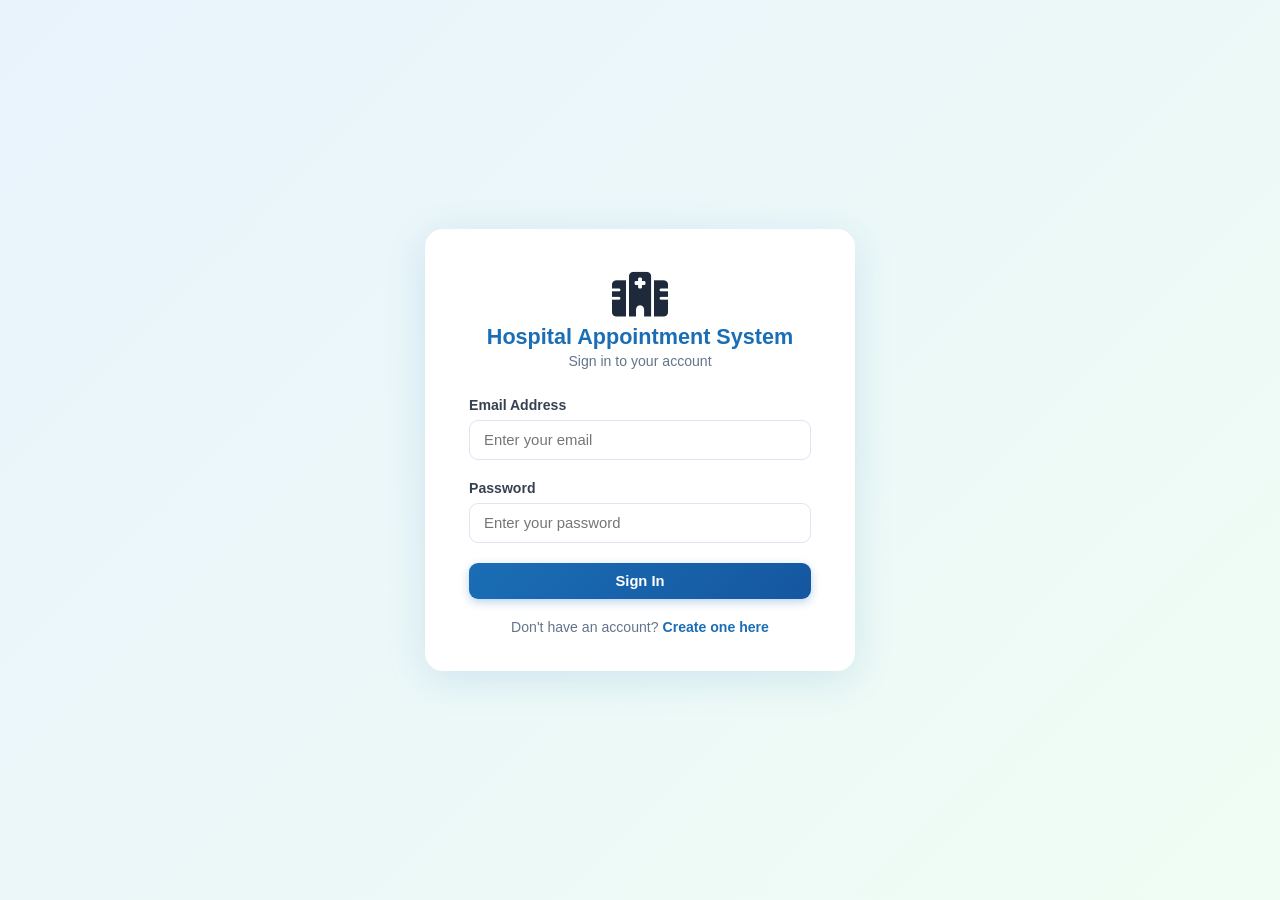
==== dashboard.html @ 87ae4a24 "first" ====
<!DOCTYPE html>
<html lang="en">
<head>
  <meta charset="UTF-8"/>
  <meta name="viewport" content="width=device-width, initial-scale=1.0"/>
  <title>My Dashboard — Hospital Appointment System</title>
  <link rel="stylesheet" href="css/style.css"/>
  <link rel="stylesheet" href="https://cdnjs.cloudflare.com/ajax/libs/font-awesome/6.5.0/css/all.min.css"/>
</head>
<body>

<nav class="navbar">
  <div class="logo">
    <i class="fa-solid fa-hospital cross-icon"></i>
    <span>Hospital <span>System</span></span>
  </div>
  <div class="nav-links">
    <a href="dashboard.html" class="active">Dashboard</a>
    <a href="doctors.html">Find Doctors</a>
    <button class="btn-nav-logout" onclick="logout()">Logout</button>
  </div>
</nav>

<div class="page-header">
 <h1>Welcome, <span id="patientName">Patient</span></h1>
  <p>Manage your appointments and book new ones easily.</p>
</div>

<div class="container">
  <div class="section">

    <div class="stats-grid">
      <div class="stat-card">
        <div class="stat-icon blue"><i class="fa-solid fa-calendar-days"></i></div>
        <div>
          <div class="stat-value" id="totalAppts">0</div>
          <div class="stat-label">Total Appointments</div>
        </div>
      </div>
      <div class="stat-card">
        <div class="stat-icon teal"><i class="fa-solid fa-circle-check"></i></div>
        <div>
          <div class="stat-value" id="upcomingAppts">0</div>
          <div class="stat-label">Confirmed</div>
        </div>
      </div>
      <div class="stat-card">
       <div class="stat-icon red"><i class="fa-solid fa-circle-xmark"></i></div>
        <div>
          <div class="stat-value" id="cancelledAppts">0</div>
          <div class="stat-label">Cancelled</div>
        </div>
      </div>
    </div>

    <div id="alertBox" class="alert hidden"></div>

    <div class="flex-between mb-2">
      <div>
        <div class="section-title">My Appointments</div>
        <div class="section-subtitle">View and manage your booked appointments</div>
      </div>
      <a href="doctors.html" class="btn btn-primary">+ Book New</a>
    </div>

    <div id="appointmentsList"></div>

  </div>
</div>

<footer class="footer">
  &copy; 2026 <span>Hospital Appointment System</span> — Built with HTML, CSS & JavaScript
</footer>

<script src="js/app.js"></script>
</body>
</html>
---- css/style.css ----
/* ============================================
   Hospital Appointment System - style.css
   Color Palette:
   Primary Blue  : #1a6eb5
   Light Blue    : #e8f3fc
   Accent Teal   : #0d9488
   White         : #ffffff
   Light Gray    : #f4f7fb
   Dark Text     : #1e293b
   Muted Text    : #64748b
   Border        : #dde5f0
   Error Red     : #dc2626
   Success Green : #16a34a
============================================ */

/* ---------- RESET & BASE ---------- */
* {
  margin: 0;
  padding: 0;
  box-sizing: border-box;
}

body {
  font-family: 'Segoe UI', Tahoma, Geneva, Verdana, sans-serif;
  background-color: #f4f7fb;
  color: #1e293b;
  min-height: 100vh;
}

a {
  text-decoration: none;
  color: inherit;
}

ul {
  list-style: none;
}

/* ---------- NAVBAR ---------- */
.navbar {
  background: linear-gradient(135deg, #1a6eb5, #1557a0);
  padding: 0 40px;
  display: flex;
  align-items: center;
  justify-content: space-between;
  height: 68px;
  box-shadow: 0 2px 12px rgba(26, 110, 181, 0.25);
  position: sticky;
  top: 0;
  z-index: 100;
}

.navbar .logo {
  display: flex;
  align-items: center;
  gap: 12px;
  color: #ffffff;
  font-size: 1.3rem;
  font-weight: 700;
  letter-spacing: 0.3px;
}

.navbar .logo span {
  color: #7dd3fc;
}

.navbar .logo .cross-icon {
  font-size: 1.6rem;
}

.nav-links {
  display: flex;
  align-items: center;
  gap: 6px;
}

.nav-links a {
  color: #cce4f8;
  padding: 8px 16px;
  border-radius: 8px;
  font-size: 0.93rem;
  font-weight: 500;
  transition: background 0.2s, color 0.2s;
}

.nav-links a:hover,
.nav-links a.active {
  background: rgba(255,255,255,0.15);
  color: #ffffff;
}

.btn-nav-logout {
  background: rgba(255,255,255,0.12);
  border: 1px solid rgba(255,255,255,0.3);
  color: #ffffff !important;
  padding: 7px 18px !important;
  border-radius: 8px;
  cursor: pointer;
  font-size: 0.9rem;
  font-weight: 600;
  transition: background 0.2s;
}

.btn-nav-logout:hover {
  background: rgba(255,255,255,0.25) !important;
}

/* ---------- HERO / PAGE HEADER ---------- */
.page-header {
  background: linear-gradient(135deg, #1a6eb5 0%, #0d9488 100%);
  color: #ffffff;
  text-align: center;
  padding: 60px 20px 50px;
}

.page-header h1 {
  font-size: 2.3rem;
  font-weight: 700;
  margin-bottom: 12px;
}

.page-header p {
  font-size: 1.05rem;
  opacity: 0.88;
  max-width: 580px;
  margin: 0 auto;
}

/* ---------- CONTAINER ---------- */
.container {
  max-width: 1100px;
  margin: 0 auto;
  padding: 0 24px;
}

/* ---------- SECTION ---------- */
.section {
  padding: 48px 0 32px;
}

.section-title {
  font-size: 1.5rem;
  font-weight: 700;
  color: #1a6eb5;
  margin-bottom: 6px;
}

.section-subtitle {
  color: #64748b;
  font-size: 0.95rem;
  margin-bottom: 32px;
}

/* ---------- CARDS ---------- */
.card {
  background: #ffffff;
  border-radius: 14px;
  box-shadow: 0 2px 16px rgba(26,110,181,0.08);
  padding: 28px 32px;
  border: 1px solid #dde5f0;
}

.card-grid {
  display: grid;
  grid-template-columns: repeat(auto-fill, minmax(270px, 1fr));
  gap: 22px;
}

/* Doctor Card */
.doctor-card {
  background: #ffffff;
  border-radius: 14px;
  box-shadow: 0 2px 16px rgba(26,110,181,0.08);
  border: 1px solid #dde5f0;
  padding: 26px 24px;
  text-align: center;
  transition: transform 0.22s, box-shadow 0.22s;
}

.doctor-card:hover {
  transform: translateY(-5px);
  box-shadow: 0 8px 28px rgba(26,110,181,0.16);
}

.doctor-avatar {
  width: 80px;
  height: 80px;
  border-radius: 50%;
  background: linear-gradient(135deg, #e8f3fc, #bfdbf7);
  display: flex;
  align-items: center;
  justify-content: center;
  font-size: 2rem;
  margin: 0 auto 16px;
  border: 3px solid #1a6eb5;
}

.doctor-name {
  font-size: 1.1rem;
  font-weight: 700;
  color: #1e293b;
  margin-bottom: 5px;
}

.doctor-specialty {
  font-size: 0.88rem;
  color: #0d9488;
  font-weight: 600;
  background: #e6f7f5;
  display: inline-block;
  padding: 3px 12px;
  border-radius: 20px;
  margin-bottom: 12px;
}

.doctor-info {
  font-size: 0.85rem;
  color: #64748b;
  margin-bottom: 18px;
  line-height: 1.6;
}

/* Appointment Card */
.appointment-card {
  background: #ffffff;
  border-radius: 12px;
  border: 1px solid #dde5f0;
  padding: 20px 24px;
  display: flex;
  align-items: center;
  justify-content: space-between;
  gap: 16px;
  margin-bottom: 14px;
  box-shadow: 0 1px 8px rgba(26,110,181,0.06);
  transition: box-shadow 0.2s;
}

.appointment-card:hover {
  box-shadow: 0 4px 18px rgba(26,110,181,0.12);
}

.appt-left {
  display: flex;
  align-items: center;
  gap: 16px;
}

.appt-icon {
  width: 50px;
  height: 50px;
  border-radius: 12px;
  background: #e8f3fc;
  display: flex;
  align-items: center;
  justify-content: center;
  font-size: 1.4rem;
  flex-shrink: 0;
}

.appt-doctor {
  font-weight: 700;
  font-size: 1rem;
  color: #1e293b;
  margin-bottom: 3px;
}

.appt-detail {
  font-size: 0.85rem;
  color: #64748b;
}

.appt-actions {
  display: flex;
  gap: 8px;
  flex-shrink: 0;
}

/* ---------- STATUS BADGES ---------- */
.badge {
  display: inline-block;
  padding: 4px 12px;
  border-radius: 20px;
  font-size: 0.78rem;
  font-weight: 600;
}

.badge-confirmed {
  background: #dcfce7;
  color: #16a34a;
}

.badge-pending {
  background: #fef9c3;
  color: #ca8a04;
}

.badge-cancelled {
  background: #fee2e2;
  color: #dc2626;
}

/* ---------- BUTTONS ---------- */
.btn {
  display: inline-block;
  padding: 10px 22px;
  border-radius: 9px;
  font-size: 0.92rem;
  font-weight: 600;
  cursor: pointer;
  border: none;
  transition: all 0.2s;
  font-family: inherit;
}

.btn-primary {
  background: linear-gradient(135deg, #1a6eb5, #1557a0);
  color: #ffffff;
  box-shadow: 0 3px 10px rgba(26,110,181,0.3);
}

.btn-primary:hover {
  background: linear-gradient(135deg, #1557a0, #0f4a8c);
  box-shadow: 0 5px 15px rgba(26,110,181,0.4);
  transform: translateY(-1px);
}

.btn-secondary {
  background: #e8f3fc;
  color: #1a6eb5;
  border: 1px solid #bfdbf7;
}

.btn-secondary:hover {
  background: #cce4f8;
}

.btn-danger {
  background: #fee2e2;
  color: #dc2626;
  border: 1px solid #fca5a5;
}

.btn-danger:hover {
  background: #fecaca;
}

.btn-success {
  background: linear-gradient(135deg, #0d9488, #0a7d73);
  color: #ffffff;
  box-shadow: 0 3px 10px rgba(13,148,136,0.28);
}

.btn-success:hover {
  background: linear-gradient(135deg, #0a7d73, #086b62);
  transform: translateY(-1px);
}

.btn-sm {
  padding: 6px 14px;
  font-size: 0.83rem;
}

.btn-block {
  display: block;
  width: 100%;
  text-align: center;
}

/* ---------- FORMS ---------- */
.form-group {
  margin-bottom: 20px;
}

.form-group label {
  display: block;
  font-size: 0.88rem;
  font-weight: 600;
  color: #374151;
  margin-bottom: 7px;
}

.form-group input,
.form-group select,
.form-group textarea {
  width: 100%;
  padding: 11px 14px;
  border: 1.5px solid #dde5f0;
  border-radius: 9px;
  font-size: 0.93rem;
  font-family: inherit;
  color: #1e293b;
  background: #ffffff;
  transition: border-color 0.2s, box-shadow 0.2s;
  outline: none;
}

.form-group input:focus,
.form-group select:focus,
.form-group textarea:focus {
  border-color: #1a6eb5;
  box-shadow: 0 0 0 3px rgba(26,110,181,0.12);
}

.form-group input.error,
.form-group select.error {
  border-color: #dc2626;
  box-shadow: 0 0 0 3px rgba(220,38,38,0.1);
}

.error-msg {
  color: #dc2626;
  font-size: 0.8rem;
  margin-top: 5px;
  display: none;
}

.error-msg.show {
  display: block;
}

.form-row {
  display: grid;
  grid-template-columns: 1fr 1fr;
  gap: 16px;
}

/* ---------- AUTH PAGES (Login / Register) ---------- */
.auth-wrapper {
  min-height: 100vh;
  display: flex;
  align-items: center;
  justify-content: center;
  background: linear-gradient(135deg, #e8f3fc 0%, #f0fdf4 100%);
  padding: 30px 16px;
}

.auth-box {
  background: #ffffff;
  border-radius: 18px;
  box-shadow: 0 8px 40px rgba(26,110,181,0.14);
  padding: 44px 44px 36px;
  width: 100%;
  max-width: 430px;
}

.auth-logo {
  text-align: center;
  margin-bottom: 28px;
}

.auth-logo .cross {
  font-size: 2.8rem;
  display: block;
}

.auth-logo h2 {
  font-size: 1.35rem;
  font-weight: 700;
  color: #1a6eb5;
  margin-top: 6px;
}

.auth-logo p {
  color: #64748b;
  font-size: 0.88rem;
  margin-top: 3px;
}

.auth-switch {
  text-align: center;
  margin-top: 20px;
  font-size: 0.88rem;
  color: #64748b;
}

.auth-switch a {
  color: #1a6eb5;
  font-weight: 600;
}

.auth-switch a:hover {
  text-decoration: underline;
}

.role-selector {
  display: flex;
  gap: 10px;
  margin-bottom: 22px;
}

.role-btn {
  flex: 1;
  padding: 9px;
  border: 2px solid #dde5f0;
  border-radius: 9px;
  text-align: center;
  font-size: 0.85rem;
  font-weight: 600;
  cursor: pointer;
  background: #f4f7fb;
  color: #64748b;
  transition: all 0.18s;
}

.role-btn.selected {
  border-color: #1a6eb5;
  background: #e8f3fc;
  color: #1a6eb5;
}

/* ---------- DASHBOARD STATS ---------- */
.stats-grid {
  display: grid;
  grid-template-columns: repeat(auto-fill, minmax(200px, 1fr));
  gap: 18px;
  margin-bottom: 36px;
}

.stat-card {
  background: #ffffff;
  border-radius: 14px;
  padding: 22px 24px;
  border: 1px solid #dde5f0;
  box-shadow: 0 2px 10px rgba(26,110,181,0.07);
  display: flex;
  align-items: center;
  gap: 16px;
}

.stat-icon {
  width: 52px;
  height: 52px;
  border-radius: 12px;
  display: flex;
  align-items: center;
  justify-content: center;
  font-size: 1.5rem;
  flex-shrink: 0;
}

.stat-icon.blue  { background: #e8f3fc; }
.stat-icon.teal  { background: #e6f7f5; }
.stat-icon.yellow{ background: #fef9c3; }
.stat-icon.red   { background: #fee2e2; }

.stat-value {
  font-size: 1.9rem;
  font-weight: 800;
  color: #1e293b;
  line-height: 1;
  margin-bottom: 3px;
}

.stat-label {
  font-size: 0.82rem;
  color: #64748b;
  font-weight: 500;
}

/* ---------- TABLE ---------- */
.table-wrap {
  background: #ffffff;
  border-radius: 14px;
  border: 1px solid #dde5f0;
  box-shadow: 0 2px 10px rgba(26,110,181,0.07);
  overflow: hidden;
}

table {
  width: 100%;
  border-collapse: collapse;
}

thead {
  background: linear-gradient(135deg, #1a6eb5, #1557a0);
  color: #ffffff;
}

thead th {
  padding: 14px 18px;
  text-align: left;
  font-size: 0.85rem;
  font-weight: 600;
  letter-spacing: 0.4px;
}

tbody tr {
  border-bottom: 1px solid #f0f4f8;
  transition: background 0.15s;
}

tbody tr:last-child {
  border-bottom: none;
}

tbody tr:hover {
  background: #f8fbff;
}

tbody td {
  padding: 14px 18px;
  font-size: 0.9rem;
  color: #374151;
}

/* ---------- SEARCH BAR ---------- */
.search-bar {
  display: flex;
  gap: 10px;
  margin-bottom: 28px;
  align-items: center;
}

.search-bar input {
  flex: 1;
  padding: 11px 16px;
  border: 1.5px solid #dde5f0;
  border-radius: 9px;
  font-size: 0.93rem;
  font-family: inherit;
  outline: none;
  transition: border-color 0.2s, box-shadow 0.2s;
}

.search-bar input:focus {
  border-color: #1a6eb5;
  box-shadow: 0 0 0 3px rgba(26,110,181,0.1);
}

.search-bar select {
  padding: 11px 14px;
  border: 1.5px solid #dde5f0;
  border-radius: 9px;
  font-size: 0.9rem;
  font-family: inherit;
  outline: none;
  background: #ffffff;
  color: #374151;
  cursor: pointer;
  transition: border-color 0.2s;
}

.search-bar select:focus {
  border-color: #1a6eb5;
}

/* ---------- ALERT / NOTIFICATION ---------- */
.alert {
  padding: 13px 18px;
  border-radius: 9px;
  font-size: 0.9rem;
  font-weight: 500;
  margin-bottom: 18px;
  display: flex;
  align-items: center;
  gap: 10px;
}

.alert-success {
  background: #dcfce7;
  color: #15803d;
  border: 1px solid #bbf7d0;
}

.alert-error {
  background: #fee2e2;
  color: #dc2626;
  border: 1px solid #fca5a5;
}

.alert-info {
  background: #e8f3fc;
  color: #1a6eb5;
  border: 1px solid #bfdbf7;
}

/* ---------- MODAL ---------- */
.modal-overlay {
  display: none;
  position: fixed;
  inset: 0;
  background: rgba(15,30,60,0.45);
  z-index: 200;
  align-items: center;
  justify-content: center;
}

.modal-overlay.active {
  display: flex;
}

.modal {
  background: #ffffff;
  border-radius: 16px;
  padding: 34px 36px;
  width: 100%;
  max-width: 460px;
  box-shadow: 0 12px 50px rgba(15,30,60,0.22);
  position: relative;
}

.modal-close {
  position: absolute;
  top: 14px;
  right: 18px;
  font-size: 1.4rem;
  cursor: pointer;
  color: #64748b;
  background: none;
  border: none;
  line-height: 1;
  transition: color 0.15s;
}

.modal-close:hover {
  color: #dc2626;
}

.modal h3 {
  font-size: 1.2rem;
  font-weight: 700;
  color: #1e293b;
  margin-bottom: 22px;
}

/* ---------- EMPTY STATE ---------- */
.empty-state {
  text-align: center;
  padding: 60px 20px;
  color: #94a3b8;
}

.empty-state .icon {
  font-size: 3.5rem;
  margin-bottom: 14px;
  display: block;
}

.empty-state p {
  font-size: 1rem;
  margin-bottom: 20px;
}

/* ---------- FOOTER ---------- */
.footer {
  background: #1e293b;
  color: #94a3b8;
  text-align: center;
  padding: 22px;
  font-size: 0.85rem;
  margin-top: 48px;
}

.footer span {
  color: #7dd3fc;
  font-weight: 600;
}

/* ---------- UTILITY ---------- */
.text-center { text-align: center; }
.text-muted  { color: #64748b; }
.mt-1  { margin-top: 8px;  }
.mt-2  { margin-top: 16px; }
.mt-3  { margin-top: 24px; }
.mb-2  { margin-bottom: 16px; }
.mb-3  { margin-bottom: 24px; }
.flex  { display: flex; }
.flex-between { display: flex; justify-content: space-between; align-items: center; }
.gap-2 { gap: 12px; }
.hidden { display: none !important; }

/* ---------- RESPONSIVE ---------- */
@media (max-width: 768px) {
  .navbar { padding: 0 18px; }
  .nav-links { gap: 3px; }
  .nav-links a { padding: 6px 10px; font-size: 0.82rem; }
  .page-header h1 { font-size: 1.7rem; }
  .form-row { grid-template-columns: 1fr; }
  .stats-grid { grid-template-columns: 1fr 1fr; }
  .auth-box { padding: 30px 22px; }
  .appointment-card { flex-direction: column; align-items: flex-start; }
  thead { display: none; }
  tbody tr { display: block; border: 1px solid #dde5f0; border-radius: 10px; margin-bottom: 12px; }
  tbody td { display: flex; justify-content: space-between; padding: 10px 14px; }
  tbody td::before { content: attr(data-label); font-weight: 600; color: #1a6eb5; }
}
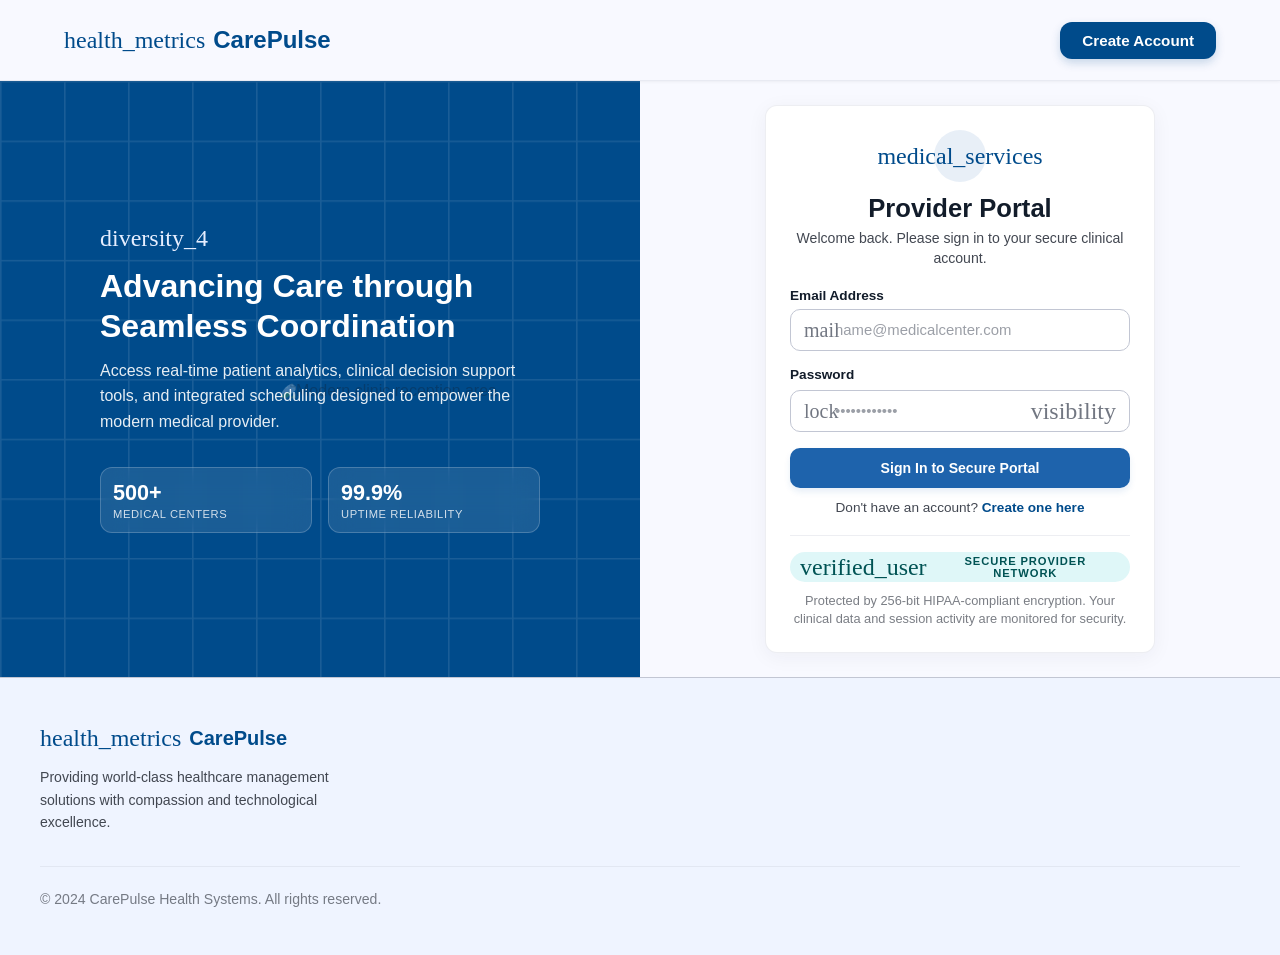
==== commit 2f99c0ec: "Initial commit" ====
--- a/dashboard.html
+++ b/dashboard.html
@@ -4,26 +4,41 @@
   <meta charset="UTF-8"/>
   <meta name="viewport" content="width=device-width, initial-scale=1.0"/>
   <title>My Dashboard — Hospital Appointment System</title>
+  <!-- Fonts and Icons -->
+  <link href="https://fonts.googleapis.com/css2?family=Inter:wght@400;500;600;700;800&amp;display=swap" rel="stylesheet"/>
+  <link href="https://fonts.googleapis.com/css2?family=Material+Symbols+Outlined:wght,FILL@100..700,0..1&amp;display=swap" rel="stylesheet"/>
+  
   <link rel="stylesheet" href="css/style.css"/>
   <link rel="stylesheet" href="https://cdnjs.cloudflare.com/ajax/libs/font-awesome/6.5.0/css/all.min.css"/>
 </head>
-<body>
+<body style="background-color: var(--lp-bg); color: var(--lp-text); font-family: 'Inter', sans-serif;" onload="initDashboard()">
 
-<nav class="navbar">
-  <div class="logo">
-    <i class="fa-solid fa-hospital cross-icon"></i>
-    <span>Hospital <span>System</span></span>
-  </div>
-  <div class="nav-links">
-    <a href="dashboard.html" class="active">Dashboard</a>
-    <a href="doctors.html">Find Doctors</a>
-    <button class="btn-nav-logout" onclick="logout()">Logout</button>
-  </div>
-</nav>
+  <!-- Top Navigation Bar -->
+  <header class="lp-header">
+    <nav class="lp-nav">
+      <div class="lp-logo" onclick="window.location.href='index.html'" style="cursor: pointer;">
+        <span class="material-symbols-outlined" style="font-variation-settings: 'FILL' 1;">health_metrics</span>
+        <span>CarePulse</span>
+      </div>
+      
+      <div class="lp-nav-links">
+        <a class="active" href="dashboard.html">Dashboard</a>
+        <a href="doctors.html">Find Doctors</a>
+      </div>
+      
+      <div class="lp-nav-actions">
+        <button class="lp-btn-login" onclick="logout()">Logout</button>
+      </div>
+    </nav>
+  </header>
 
 <div class="page-header">
  <h1>Welcome, <span id="patientName">Patient</span></h1>
   <p>Manage your appointments and book new ones easily.</p>
+  <button class="btn btn-secondary" style="margin-top: 14px; background: rgba(255,255,255,0.15); color: #fff; border: 1px solid rgba(255,255,255,0.3);" onclick="openProfileModal()">
+    <span class="material-symbols-outlined" style="font-size:1.1rem; vertical-align: middle; margin-right: 4px;">edit</span>
+    Edit Profile
+  </button>
 </div>
 
 <div class="container">
@@ -68,9 +83,48 @@
   </div>
 </div>
 
-<footer class="footer">
-  &copy; 2026 <span>Hospital Appointment System</span> — Built with HTML, CSS & JavaScript
-</footer>
+<!-- Profile Edit Modal -->
+<div class="modal-overlay" id="profileModal">
+  <div class="modal">
+    <button class="modal-close" onclick="closeProfileModal()">✕</button>
+    <h3><span class="material-symbols-outlined" style="vertical-align: middle; margin-right: 6px; color: var(--lp-primary);">person</span>Update Profile</h3>
+    <div id="profileAlert" class="alert hidden"></div>
+    
+    <div class="form-group">
+      <label for="profileName">Full Name</label>
+      <input type="text" id="profileName" placeholder="Your full name"/>
+    </div>
+    
+    <div class="form-group">
+      <label for="profilePhone">Phone Number</label>
+      <input type="text" id="profilePhone" placeholder="e.g. 0300-1234567"/>
+    </div>
+    
+    <div class="form-group">
+      <label for="profilePassword">New Password <span style="color:#64748b; font-weight:400;">(leave blank to keep current)</span></label>
+      <input type="password" id="profilePassword" placeholder="Enter new password"/>
+    </div>
+    
+    <button class="btn btn-success btn-block" onclick="saveProfile()">Save Changes</button>
+  </div>
+</div>
+
+  <!-- Footer -->
+  <footer class="lp-footer">
+    <div class="lp-footer-grid" style="grid-template-columns: 1fr;">
+      <div class="lp-footer-brand">
+        <div class="lp-footer-brand-title">
+          <span class="material-symbols-outlined" style="font-variation-settings: 'FILL' 1;">health_metrics</span>
+          <span>CarePulse</span>
+        </div>
+        <p class="lp-footer-brand-desc">Providing world-class healthcare management solutions with compassion and technological excellence.</p>
+      </div>
+    </div>
+    
+    <div class="lp-footer-bottom">
+      <p>© 2024 CarePulse Health Systems. All rights reserved.</p>
+    </div>
+  </footer>
 
 <script src="js/app.js"></script>
 </body>
--- a/css/style.css
+++ b/css/style.css
@@ -107,7 +107,7 @@
 
 /* ---------- HERO / PAGE HEADER ---------- */
 .page-header {
-  background: linear-gradient(135deg, #1a6eb5 0%, #0d9488 100%);
+  background: linear-gradient(135deg, var(--lp-primary) 0%, var(--lp-tertiary) 100%);
   color: #ffffff;
   text-align: center;
   padding: 60px 20px 50px;
@@ -141,7 +141,7 @@
 .section-title {
   font-size: 1.5rem;
   font-weight: 700;
-  color: #1a6eb5;
+  color: var(--lp-primary);
   margin-bottom: 6px;
 }
 
@@ -299,6 +299,11 @@
   color: #dc2626;
 }
 
+.badge-checked {
+  background: #e0e7ff;
+  color: #4338ca;
+}
+
 /* ---------- BUTTONS ---------- */
 .btn {
   display: inline-block;
@@ -313,25 +318,25 @@
 }
 
 .btn-primary {
-  background: linear-gradient(135deg, #1a6eb5, #1557a0);
+  background: linear-gradient(135deg, var(--lp-primary), var(--lp-secondary));
   color: #ffffff;
-  box-shadow: 0 3px 10px rgba(26,110,181,0.3);
+  box-shadow: 0 3px 10px rgba(0, 75, 139, 0.2);
 }
 
 .btn-primary:hover {
-  background: linear-gradient(135deg, #1557a0, #0f4a8c);
-  box-shadow: 0 5px 15px rgba(26,110,181,0.4);
+  background: linear-gradient(135deg, var(--lp-secondary), var(--lp-primary));
+  box-shadow: 0 5px 15px rgba(0, 75, 139, 0.3);
   transform: translateY(-1px);
 }
 
 .btn-secondary {
-  background: #e8f3fc;
-  color: #1a6eb5;
-  border: 1px solid #bfdbf7;
+  background: var(--lp-surface-container);
+  color: var(--lp-primary);
+  border: 1px solid var(--lp-outline-variant);
 }
 
 .btn-secondary:hover {
-  background: #cce4f8;
+  background: rgba(0, 75, 139, 0.15);
 }
 
 .btn-danger {
@@ -345,13 +350,13 @@
 }
 
 .btn-success {
-  background: linear-gradient(135deg, #0d9488, #0a7d73);
+  background: linear-gradient(135deg, var(--lp-tertiary), #086b62);
   color: #ffffff;
-  box-shadow: 0 3px 10px rgba(13,148,136,0.28);
+  box-shadow: 0 3px 10px rgba(0, 83, 84, 0.25);
 }
 
 .btn-success:hover {
-  background: linear-gradient(135deg, #0a7d73, #086b62);
+  background: linear-gradient(135deg, #086b62, var(--lp-tertiary));
   transform: translateY(-1px);
 }
 
@@ -572,7 +577,7 @@
 }
 
 thead {
-  background: linear-gradient(135deg, #1a6eb5, #1557a0);
+  background: linear-gradient(135deg, var(--lp-primary), var(--lp-secondary));
   color: #ffffff;
 }
 
@@ -784,3 +789,1154 @@
   tbody td { display: flex; justify-content: space-between; padding: 10px 14px; }
   tbody td::before { content: attr(data-label); font-weight: 600; color: #1a6eb5; }
 }
+
+/* ---------- LANDING PAGE STYLES ---------- */
+
+/* Landing Layout & Variables */
+:root {
+  --lp-primary: #004b8b;
+  --lp-secondary: #0062a1;
+  --lp-tertiary: #005354;
+  --lp-bg: #f8f9ff;
+  --lp-surface: #f8f9ff;
+  --lp-surface-low: #eff4ff;
+  --lp-text: #121c2a;
+  --lp-text-muted: #424751;
+  --lp-border: #c2c6d3;
+  
+  --lp-surface-bright: #f8f9ff;
+  --lp-surface-container-lowest: #ffffff;
+  --lp-surface-container: #e6eeff;
+  --lp-outline-variant: #c2c6d3;
+  --lp-outline: #727782;
+  --lp-on-surface: #121c2a;
+  --lp-on-surface-variant: #424751;
+  --lp-primary-container: #1e63ac;
+  --lp-tertiary-fixed-dim: #62d8da;
+  --lp-error: #ba1a1a;
+  --lp-error-container: #ffdad6;
+  --lp-on-error-container: #93000a;
+}
+
+/* Header & Navigation */
+.lp-header {
+  position: sticky;
+  top: 0;
+  width: 100%;
+  z-index: 50;
+  background: rgba(248, 249, 255, 0.9);
+  backdrop-filter: blur(8px);
+  box-shadow: 0 1px 3px rgba(0,0,0,0.05);
+  border-bottom: 1px solid rgba(194, 198, 211, 0.3);
+}
+.lp-nav {
+  display: flex;
+  justify-content: space-between;
+  align-items: center;
+  height: 80px;
+  max-width: 1200px;
+  margin: 0 auto;
+  padding: 0 24px;
+}
+.lp-logo {
+  display: flex;
+  align-items: center;
+  gap: 8px;
+  font-size: 1.5rem;
+  font-weight: 700;
+  color: var(--lp-primary);
+}
+.lp-nav-links {
+  display: none;
+}
+@media (min-width: 768px) {
+  .lp-nav-links {
+    display: flex;
+    align-items: center;
+    gap: 32px;
+  }
+}
+.lp-nav-links a {
+  font-size: 0.95rem;
+  font-weight: 600;
+  color: var(--lp-text-muted);
+  transition: color 0.2s;
+}
+.lp-nav-links a:hover, .lp-nav-links a.active {
+  color: var(--lp-primary);
+}
+.lp-nav-links a.active {
+  border-bottom: 2px solid var(--lp-primary);
+  padding-bottom: 4px;
+}
+.lp-nav-actions {
+  display: flex;
+  align-items: center;
+  gap: 16px;
+}
+.lp-btn-login {
+  background: none;
+  border: none;
+  font-size: 0.95rem;
+  font-weight: 600;
+  color: var(--lp-text-muted);
+  cursor: pointer;
+  transition: color 0.2s;
+}
+.lp-btn-login:hover {
+  color: var(--lp-primary);
+}
+.lp-btn-appointment {
+  background: var(--lp-primary);
+  color: #ffffff;
+  padding: 10px 22px;
+  border-radius: 12px;
+  font-size: 0.95rem;
+  font-weight: 600;
+  border: none;
+  cursor: pointer;
+  box-shadow: 0 4px 10px rgba(0, 75, 139, 0.2);
+  transition: opacity 0.2s;
+}
+.lp-btn-appointment:hover {
+  opacity: 0.9;
+}
+
+/* Hero Section */
+.lp-hero {
+  padding: 64px 24px;
+  max-width: 1200px;
+  margin: 0 auto;
+  display: grid;
+  grid-template-columns: 1fr;
+  gap: 48px;
+  align-items: center;
+}
+@media (min-width: 1024px) {
+  .lp-hero {
+    grid-template-columns: 1fr 1fr;
+  }
+}
+.lp-hero-content {
+  display: flex;
+  flex-direction: column;
+  gap: 24px;
+}
+.lp-badge {
+  display: inline-flex;
+  align-items: center;
+  gap: 8px;
+  background: rgba(0, 75, 139, 0.08);
+  padding: 6px 16px;
+  border-radius: 9999px;
+  align-self: flex-start;
+}
+.lp-badge span {
+  font-size: 0.8rem;
+  font-weight: 600;
+  color: var(--lp-primary);
+  text-transform: uppercase;
+  letter-spacing: 0.05em;
+}
+.lp-hero-title {
+  font-size: 2.5rem;
+  font-weight: 800;
+  line-height: 1.15;
+  color: var(--lp-text);
+}
+@media (min-width: 768px) {
+  .lp-hero-title {
+    font-size: 3.2rem;
+  }
+}
+.lp-hero-title span {
+  color: var(--lp-primary);
+}
+.lp-hero-desc {
+  font-size: 1.15rem;
+  color: var(--lp-text-muted);
+  line-height: 1.6;
+}
+.lp-hero-actions {
+  display: flex;
+  flex-wrap: wrap;
+  gap: 16px;
+}
+.lp-btn-hero-primary {
+  background: var(--lp-primary);
+  color: #ffffff;
+  padding: 14px 28px;
+  border-radius: 12px;
+  font-size: 1rem;
+  font-weight: 600;
+  border: none;
+  cursor: pointer;
+  display: flex;
+  align-items: center;
+  gap: 8px;
+  box-shadow: 0 4px 14px rgba(0, 75, 139, 0.3);
+  transition: transform 0.2s, box-shadow 0.2s;
+}
+.lp-btn-hero-primary:hover {
+  transform: translateY(-2px);
+  box-shadow: 0 6px 20px rgba(0, 75, 139, 0.4);
+}
+.lp-btn-hero-secondary {
+  background: none;
+  border: 2px solid var(--lp-primary);
+  color: var(--lp-primary);
+  padding: 12px 28px;
+  border-radius: 12px;
+  font-size: 1rem;
+  font-weight: 600;
+  cursor: pointer;
+  transition: background-color 0.2s;
+}
+.lp-btn-hero-secondary:hover {
+  background: rgba(0, 75, 139, 0.05);
+}
+.lp-hero-image-wrap {
+  position: relative;
+}
+.lp-hero-image-card {
+  background: rgba(255, 255, 255, 0.7);
+  backdrop-filter: blur(12px);
+  border: 1px solid rgba(255, 255, 255, 0.3);
+  padding: 12px;
+  border-radius: 24px;
+  box-shadow: 0 20px 40px rgba(0, 0, 0, 0.1);
+}
+.lp-hero-image-card img {
+  border-radius: 20px;
+  width: 100%;
+  display: block;
+}
+
+/* Stats Section */
+.lp-stats {
+  background: var(--lp-primary);
+  padding: 32px 24px;
+}
+.lp-stats-grid {
+  max-width: 1200px;
+  margin: 0 auto;
+  display: grid;
+  grid-template-columns: 1fr 1fr;
+  gap: 24px;
+  text-align: center;
+}
+@media (min-width: 768px) {
+  .lp-stats-grid {
+    grid-template-columns: repeat(4, 1fr);
+  }
+}
+.lp-stat-val {
+  font-size: 2.2rem;
+  font-weight: 700;
+  color: #ffffff;
+}
+.lp-stat-label {
+  font-size: 0.9rem;
+  font-weight: 600;
+  color: rgba(255, 255, 255, 0.8);
+  margin-top: 4px;
+}
+
+/* How It Works Section */
+.lp-how-it-works {
+  background: var(--lp-surface-low);
+  padding: 64px 24px;
+}
+.lp-section-header {
+  text-align: center;
+  margin-bottom: 48px;
+}
+.lp-section-title {
+  font-size: 1.8rem;
+  font-weight: 700;
+  color: var(--lp-text);
+  margin-bottom: 8px;
+}
+.lp-section-subtitle {
+  font-size: 1rem;
+  color: var(--lp-text-muted);
+}
+.lp-steps-grid {
+  max-width: 1200px;
+  margin: 0 auto;
+  display: grid;
+  grid-template-columns: 1fr;
+  gap: 32px;
+}
+@media (min-width: 768px) {
+  .lp-steps-grid {
+    grid-template-columns: repeat(4, 1fr);
+  }
+}
+.lp-step {
+  display: flex;
+  flex-direction: column;
+  align-items: center;
+  text-align: center;
+  gap: 16px;
+}
+.lp-step-num {
+  width: 64px;
+  height: 64px;
+  border-radius: 50%;
+  background: var(--lp-primary);
+  color: #ffffff;
+  display: flex;
+  align-items: center;
+  justify-content: center;
+  font-size: 1.25rem;
+  font-weight: 700;
+}
+.lp-step-title {
+  font-size: 1.15rem;
+  font-weight: 700;
+  color: var(--lp-text);
+}
+.lp-step-desc {
+  font-size: 0.88rem;
+  color: var(--lp-text-muted);
+  line-height: 1.5;
+  padding: 0 16px;
+}
+
+/* Platform Previews */
+.lp-previews {
+  padding: 64px 24px;
+  max-width: 1200px;
+  margin: 0 auto;
+  display: flex;
+  flex-direction: column;
+  gap: 64px;
+}
+.lp-previews-header {
+  display: flex;
+  flex-direction: column;
+  justify-content: space-between;
+  align-items: flex-start;
+  gap: 16px;
+}
+@media (min-width: 768px) {
+  .lp-previews-header {
+    flex-direction: row;
+    align-items: flex-end;
+  }
+}
+.lp-previews-title-wrap span {
+  color: var(--lp-tertiary);
+  font-weight: 700;
+  font-size: 0.9rem;
+  text-transform: uppercase;
+  letter-spacing: 0.1em;
+}
+.lp-previews-desc {
+  max-width: 450px;
+  color: var(--lp-text-muted);
+  line-height: 1.6;
+}
+.lp-preview-row {
+  display: grid;
+  grid-template-columns: 1fr;
+  gap: 32px;
+  align-items: center;
+}
+@media (min-width: 1024px) {
+  .lp-preview-row {
+    grid-template-columns: 3fr 2fr;
+  }
+  .lp-preview-row.reverse {
+    grid-template-columns: 2fr 3fr;
+  }
+}
+.lp-preview-image-wrap {
+  background: #ffffff;
+  padding: 12px;
+  border-radius: 24px;
+  border: 1px solid rgba(194, 198, 211, 0.3);
+  box-shadow: 0 10px 30px rgba(0, 0, 0, 0.05);
+}
+.lp-preview-image-wrap img {
+  border-radius: 16px;
+  width: 100%;
+  display: block;
+}
+.lp-preview-content {
+  display: flex;
+  flex-direction: column;
+  gap: 16px;
+}
+.lp-preview-icon {
+  width: 48px;
+  height: 48px;
+  background: rgba(0, 75, 139, 0.08);
+  border-radius: 12px;
+  display: flex;
+  align-items: center;
+  justify-content: center;
+  color: var(--lp-primary);
+}
+.lp-preview-title {
+  font-size: 1.5rem;
+  font-weight: 700;
+  color: var(--lp-text);
+}
+.lp-preview-bullets {
+  display: flex;
+  flex-direction: column;
+  gap: 8px;
+}
+.lp-preview-bullet {
+  display: flex;
+  align-items: center;
+  gap: 8px;
+  font-size: 0.95rem;
+  font-weight: 600;
+  color: var(--lp-text);
+}
+.lp-preview-bullet span {
+  color: var(--lp-tertiary);
+  margin-right: 4px;
+}
+
+/* Features Grid */
+.lp-features-section {
+  background: #ffffff;
+  padding: 64px 24px;
+}
+.lp-features-grid {
+  max-width: 1200px;
+  margin: 0 auto;
+  display: grid;
+  grid-template-columns: 1fr;
+  gap: 24px;
+}
+@media (min-width: 768px) {
+  .lp-features-grid {
+    grid-template-columns: repeat(3, 1fr);
+  }
+}
+.lp-feature-card {
+  background: #ffffff;
+  padding: 32px;
+  border-radius: 20px;
+  border: 1px solid rgba(194, 198, 211, 0.2);
+  box-shadow: 0 4px 20px rgba(31, 41, 55, 0.03);
+  transition: transform 0.3s, box-shadow 0.3s;
+}
+.lp-feature-card:hover {
+  transform: translateY(-4px);
+  box-shadow: 0 10px 30px rgba(0, 75, 139, 0.08);
+}
+.lp-feature-icon {
+  color: var(--lp-primary);
+  margin-bottom: 16px;
+}
+.lp-feature-title {
+  font-size: 1.15rem;
+  font-weight: 700;
+  color: var(--lp-text);
+  margin-bottom: 8px;
+}
+.lp-feature-desc {
+  font-size: 0.88rem;
+  color: var(--lp-text-muted);
+  line-height: 1.6;
+}
+
+/* CTA Section */
+.lp-cta-section {
+  padding: 64px 24px;
+  max-width: 1200px;
+  margin: 0 auto;
+}
+.lp-cta-card {
+  background: radial-gradient(circle at 70% 30%, #7cf0f1 0%, #1e63ac 100%);
+  color: #ffffff;
+  border-radius: 32px;
+  padding: 48px 24px;
+  text-align: center;
+  position: relative;
+  overflow: hidden;
+  display: flex;
+  flex-direction: column;
+  align-items: center;
+  gap: 24px;
+  box-shadow: 0 20px 40px rgba(30, 99, 172, 0.25);
+}
+@media (min-width: 768px) {
+  .lp-cta-card {
+    padding: 64px 48px;
+  }
+}
+.lp-cta-bg-pattern {
+  position: absolute;
+  inset: 0;
+  opacity: 0.1;
+  pointer-events: none;
+  background-image: radial-gradient(rgba(255,255,255,0.15) 1px, transparent 0);
+  background-size: 24px 24px;
+}
+.lp-cta-title {
+  font-size: 1.8rem;
+  font-weight: 700;
+  line-height: 1.25;
+  max-width: 700px;
+}
+@media (min-width: 768px) {
+  .lp-cta-title {
+    font-size: 2.3rem;
+  }
+}
+.lp-cta-desc {
+  font-size: 1.1rem;
+  opacity: 0.9;
+  max-width: 600px;
+}
+.lp-btn-cta {
+  background: #ffffff;
+  color: var(--lp-primary);
+  padding: 14px 36px;
+  border-radius: 16px;
+  font-size: 1rem;
+  font-weight: 700;
+  border: none;
+  cursor: pointer;
+  box-shadow: 0 10px 25px rgba(0, 0, 0, 0.15);
+  transition: background-color 0.2s, transform 0.2s;
+}
+.lp-btn-cta:hover {
+  background: #f8f9ff;
+  transform: translateY(-1px);
+}
+
+/* Footer Section */
+.lp-footer {
+  background: var(--lp-surface-low);
+  border-top: 1px solid var(--lp-border);
+  padding: 48px 24px;
+}
+.lp-footer-grid {
+  max-width: 1200px;
+  margin: 0 auto;
+  display: grid;
+  grid-template-columns: 1fr;
+  gap: 32px;
+}
+@media (min-width: 768px) {
+  .lp-footer-grid {
+    grid-template-columns: 2fr repeat(3, 1fr);
+  }
+}
+.lp-footer-brand {
+  display: flex;
+  flex-direction: column;
+  gap: 16px;
+}
+.lp-footer-brand-title {
+  display: flex;
+  align-items: center;
+  gap: 8px;
+  font-size: 1.25rem;
+  font-weight: 700;
+  color: var(--lp-primary);
+}
+.lp-footer-brand-desc {
+  font-size: 0.88rem;
+  color: var(--lp-text-muted);
+  line-height: 1.6;
+  max-width: 300px;
+}
+.lp-footer-col h4 {
+  font-size: 0.95rem;
+  font-weight: 700;
+  color: var(--lp-text);
+  margin-bottom: 16px;
+}
+.lp-footer-links {
+  display: flex;
+  flex-direction: column;
+  gap: 12px;
+}
+.lp-footer-links a {
+  font-size: 0.88rem;
+  color: var(--lp-text-muted);
+  transition: color 0.2s;
+}
+.lp-footer-links a:hover {
+  color: var(--lp-primary);
+}
+.lp-footer-socials {
+  display: flex;
+  gap: 12px;
+}
+.lp-footer-social-icon {
+  width: 40px;
+  height: 40px;
+  background: var(--lp-border);
+  border-radius: 50%;
+  display: flex;
+  align-items: center;
+  justify-content: center;
+  color: var(--lp-text-muted);
+  transition: background-color 0.2s, color 0.2s;
+}
+.lp-footer-social-icon:hover {
+  background: var(--lp-primary);
+  color: #ffffff;
+}
+.lp-footer-bottom {
+  max-width: 1200px;
+  margin: 32px auto 0;
+  padding-top: 24px;
+  border-top: 1px solid rgba(194, 198, 211, 0.3);
+  display: flex;
+  flex-direction: column;
+  justify-content: space-between;
+  align-items: center;
+  gap: 16px;
+}
+@media (min-width: 768px) {
+  .lp-footer-bottom {
+    flex-direction: row;
+  }
+}
+.lp-footer-bottom p {
+  font-size: 0.88rem;
+  color: var(--lp-text-muted);
+  opacity: 0.7;
+}
+.lp-footer-bottom-links {
+  display: flex;
+  gap: 24px;
+  font-size: 0.88rem;
+  color: var(--lp-text-muted);
+}
+
+/* ---------- AUTH / PORTAL STYLES (v2 Design) ---------- */
+
+.auth-body {
+  display: flex;
+  flex-direction: column;
+  min-height: 100vh;
+  margin: 0;
+  font-family: 'Inter', sans-serif;
+  background-color: var(--lp-surface-bright);
+  color: var(--lp-on-surface);
+}
+
+.auth-header {
+  width: 100%;
+  position: sticky;
+  top: 0;
+  background: var(--lp-surface-bright);
+  box-shadow: 0 1px 3px rgba(0,0,0,0.05);
+  border-bottom: 1px solid rgba(194, 198, 211, 0.3);
+  z-index: 50;
+}
+
+.auth-nav {
+  display: flex;
+  justify-content: space-between;
+  align-items: center;
+  max-width: 1280px; /* max-w-7xl */
+  margin: 0 auto;
+  padding: 0 24px;
+  height: 80px;
+}
+
+.auth-nav-logo {
+  display: flex;
+  align-items: center;
+  gap: 12px;
+  color: var(--lp-primary);
+  font-size: 1.5rem;
+  font-weight: 700;
+  cursor: pointer;
+}
+
+.auth-nav-links {
+  display: none;
+}
+
+@media (min-width: 768px) {
+  .auth-nav-links {
+    display: flex;
+    gap: 24px;
+  }
+}
+
+.auth-nav-links a {
+  font-size: 0.95rem;
+  font-weight: 600;
+  color: var(--lp-on-surface-variant);
+  text-decoration: none;
+  transition: color 0.2s;
+  padding-bottom: 4px;
+}
+
+.auth-nav-links a:hover,
+.auth-nav-links a.active {
+  color: var(--lp-primary);
+}
+
+.auth-nav-links a.active {
+  border-bottom: 2px solid var(--lp-primary);
+  font-weight: 700;
+}
+
+.auth-nav-actions {
+  display: flex;
+  align-items: center;
+}
+
+.auth-btn-emergency {
+  padding: 8px 16px;
+  font-size: 0.95rem;
+  font-weight: 600;
+  color: var(--lp-primary);
+  border: 1px solid var(--lp-primary);
+  border-radius: 12px;
+  background: none;
+  cursor: pointer;
+  transition: all 0.2s cubic-bezier(0.4, 0, 0.2, 1);
+}
+
+.auth-btn-emergency:hover {
+  background: var(--lp-surface-container);
+}
+
+.auth-main {
+  display: flex;
+  flex-direction: column;
+  flex-grow: 1;
+}
+
+@media (min-width: 768px) {
+  .auth-main {
+    flex-direction: row;
+  }
+}
+
+.auth-visual {
+  display: none;
+}
+
+@media (min-width: 768px) {
+  .auth-visual {
+    display: flex;
+    width: 50%;
+    position: relative;
+    background: var(--lp-primary);
+    align-items: center;
+    justify-content: center;
+    overflow: hidden;
+    padding: 32px;
+  }
+}
+
+.auth-visual-grid {
+  position: absolute;
+  inset: 0;
+  opacity: 0.1;
+  pointer-events: none;
+}
+
+.auth-visual-content {
+  position: relative;
+  z-index: 10;
+  color: #ffffff;
+  max-width: 440px;
+}
+
+.auth-visual-icon {
+  margin-bottom: 16px;
+  color: var(--lp-surface-container);
+}
+
+.auth-visual-title {
+  font-size: 2rem;
+  font-weight: 700;
+  margin-bottom: 12px;
+  line-height: 1.25;
+}
+
+.auth-visual-desc {
+  font-size: 1rem;
+  opacity: 0.9;
+  line-height: 1.6;
+}
+
+.auth-visual-stats {
+  margin-top: 32px;
+  display: grid;
+  grid-template-columns: 1fr 1fr;
+  gap: 16px;
+}
+
+.auth-visual-stat-box {
+  background: rgba(255, 255, 255, 0.1);
+  backdrop-filter: blur(12px);
+  -webkit-backdrop-filter: blur(12px);
+  padding: 12px;
+  border-radius: 12px;
+  border: 1px solid rgba(255, 255, 255, 0.2);
+}
+
+.auth-visual-stat-num {
+  font-size: 1.35rem;
+  font-weight: 700;
+  margin-bottom: 2px;
+}
+
+.auth-visual-stat-label {
+  font-size: 0.7rem;
+  opacity: 0.8;
+  text-transform: uppercase;
+  letter-spacing: 0.05em;
+}
+
+.auth-visual-illustration {
+  position: absolute;
+  bottom: 0;
+  right: 0;
+  width: 75%;
+  height: 66%;
+  opacity: 0.3;
+  transform: translate(25%, 25%);
+}
+
+.auth-visual-illustration img {
+  width: 100%;
+  height: 100%;
+  object-fit: cover;
+  border-top-left-radius: 120px;
+}
+
+.auth-form-side {
+  width: 100%;
+  display: flex;
+  align-items: center;
+  justify-content: center;
+  padding: 24px;
+  background: var(--lp-surface);
+}
+
+@media (min-width: 768px) {
+  .auth-form-side {
+    width: 50%;
+  }
+}
+
+.auth-form-card {
+  width: 100%;
+  max-width: 390px;
+  background: var(--lp-surface-container-lowest);
+  padding: 24px;
+  border-radius: 12px;
+  box-shadow: 0px 4px 20px rgba(31, 41, 55, 0.05);
+  border: 1px solid rgba(194, 198, 211, 0.3);
+  transition: all 0.2s cubic-bezier(0.4, 0, 0.2, 1);
+}
+
+.auth-form-card:hover {
+  box-shadow: 0px 10px 25px rgba(31, 41, 55, 0.08);
+}
+
+.auth-form-header {
+  display: flex;
+  flex-direction: column;
+  align-items: center;
+  text-align: center;
+  margin-bottom: 20px;
+}
+
+.auth-form-header-icon {
+  width: 52px;
+  height: 52px;
+  background: rgba(30, 99, 172, 0.1); /* bg-primary-container/10 */
+  border-radius: 50%;
+  display: flex;
+  align-items: center;
+  justify-content: center;
+  color: var(--lp-primary);
+  margin-bottom: 12px;
+}
+
+.auth-form-title {
+  font-size: 1.6rem;
+  font-weight: 600;
+  color: var(--lp-on-surface);
+  margin: 0;
+}
+
+.auth-form-subtitle {
+  font-size: 0.88rem;
+  color: var(--lp-on-surface-variant);
+  margin-top: 6px;
+  line-height: 1.4;
+}
+
+.auth-field {
+  margin-bottom: 16px;
+}
+
+.auth-field label {
+  display: block;
+  font-size: 0.85rem;
+  font-weight: 600;
+  color: var(--lp-on-surface);
+  margin-bottom: 6px;
+}
+
+.auth-input-icon-wrapper {
+  position: relative;
+}
+
+.auth-input-icon {
+  position: absolute;
+  top: 50%;
+  left: 14px;
+  transform: translateY(-50%);
+  color: var(--lp-outline);
+  pointer-events: none;
+  transition: color 0.2s;
+  font-size: 1.25rem;
+}
+
+/* Add focus ring classes for icon groups if needed */
+.auth-input-icon-wrapper.is-focused .auth-input-icon {
+  color: var(--lp-primary);
+}
+
+.auth-input-field {
+  width: 100%;
+  padding: 12px 16px 12px 44px;
+  border: 1px solid var(--lp-outline-variant);
+  border-radius: 10px;
+  font-size: 0.93rem;
+  font-family: inherit;
+  color: var(--lp-on-surface);
+  outline: none;
+  background: var(--lp-surface-container-lowest);
+  transition: all 0.2s cubic-bezier(0.4, 0, 0.2, 1);
+}
+
+.auth-input-field::placeholder {
+  color: var(--lp-outline);
+  opacity: 0.7;
+}
+
+.auth-input-field:focus {
+  border-color: var(--lp-primary);
+  box-shadow: 0 0 0 2px rgba(0, 75, 139, 0.2);
+}
+
+.auth-input-field.error {
+  border-color: var(--lp-error);
+  box-shadow: 0 0 0 2px rgba(186, 26, 26, 0.2);
+}
+
+.auth-input-toggle-btn {
+  position: absolute;
+  top: 50%;
+  right: 14px;
+  transform: translateY(-50%);
+  background: none;
+  border: none;
+  color: var(--lp-outline);
+  cursor: pointer;
+  padding: 0;
+  display: flex;
+  align-items: center;
+  justify-content: center;
+  transition: color 0.2s;
+}
+
+.auth-input-toggle-btn:hover {
+  color: var(--lp-primary);
+}
+
+.auth-checkbox-row {
+  display: flex;
+  align-items: center;
+  gap: 8px;
+  margin-bottom: 16px;
+}
+
+.auth-checkbox-row input {
+  width: 16px;
+  height: 16px;
+  border: 1px solid var(--lp-outline-variant);
+  border-radius: 4px;
+  accent-color: var(--lp-primary);
+  cursor: pointer;
+  transition: all 0.2s;
+}
+
+.auth-checkbox-row label {
+  font-size: 0.82rem;
+  color: var(--lp-on-surface-variant);
+  cursor: pointer;
+  user-select: none;
+}
+
+.auth-btn-submit {
+  width: 100%;
+  background: var(--lp-primary-container);
+  color: #ffffff;
+  padding: 12px;
+  border-radius: 10px;
+  font-size: 0.88rem;
+  font-weight: 600;
+  border: none;
+  cursor: pointer;
+  box-shadow: 0px 4px 6px rgba(30, 99, 172, 0.1);
+  transition: all 0.2s cubic-bezier(0.4, 0, 0.2, 1);
+}
+
+.auth-btn-submit:hover {
+  filter: brightness(1.1);
+}
+
+.auth-btn-submit:active {
+  transform: scale(0.98);
+}
+
+.auth-switch-prompt {
+  text-align: center;
+  margin-top: 12px;
+  font-size: 0.85rem;
+  color: var(--lp-on-surface-variant);
+}
+
+.auth-switch-prompt a {
+  color: var(--lp-primary);
+  font-weight: 600;
+  text-decoration: none;
+}
+
+.auth-switch-prompt a:hover {
+  text-decoration: underline;
+}
+
+.auth-trust-badge {
+  margin-top: 20px;
+  padding-top: 16px;
+  border-top: 1px solid rgba(194, 198, 211, 0.3);
+  text-align: center;
+}
+
+.auth-secure-tag {
+  display: inline-flex;
+  align-items: center;
+  gap: 4px;
+  padding: 3px 10px;
+  background: rgba(98, 216, 218, 0.2); /* tertiary-fixed-dim/20 */
+  color: var(--lp-tertiary);
+  border-radius: 9999px;
+  font-size: 0.7rem;
+  font-weight: 600;
+  letter-spacing: 0.08em;
+  text-transform: uppercase;
+  margin-bottom: 10px;
+}
+
+.auth-trust-text {
+  font-size: 0.8rem;
+  color: var(--lp-on-surface-variant);
+  opacity: 0.7;
+  line-height: 1.4;
+}
+
+.auth-footer {
+  background: var(--lp-surface-container-lowest);
+  border-top: 1px solid var(--lp-outline-variant);
+  padding: 32px 24px;
+}
+
+.auth-footer-grid {
+  max-width: 1280px;
+  margin: 0 auto;
+  display: grid;
+  grid-template-columns: 1fr;
+  gap: 32px;
+}
+
+@media (min-width: 768px) {
+  .auth-footer-grid {
+    grid-template-columns: 2fr repeat(2, 1fr);
+  }
+}
+
+.auth-footer-col-main {
+  display: flex;
+  flex-direction: column;
+  gap: 16px;
+}
+
+.auth-footer-brand {
+  display: flex;
+  align-items: center;
+  gap: 8px;
+  color: var(--lp-primary);
+  font-weight: 700;
+  font-size: 1.15rem;
+}
+
+.auth-footer-brand span {
+  font-size: 1.5rem;
+}
+
+.auth-footer-desc {
+  font-size: 0.88rem;
+  color: var(--lp-on-surface-variant);
+  opacity: 0.7;
+  line-height: 1.6;
+  max-width: 400px;
+}
+
+.auth-footer-col {
+  display: flex;
+  flex-direction: column;
+  gap: 12px;
+}
+
+.auth-footer-col h4 {
+  font-size: 0.95rem;
+  font-weight: 600;
+  color: var(--lp-on-surface);
+  margin-bottom: 4px;
+  margin-top: 0;
+}
+
+.auth-footer-col a {
+  font-size: 0.88rem;
+  color: var(--lp-on-surface-variant);
+  text-decoration: none;
+  transition: color 0.2s;
+}
+
+.auth-footer-col a:hover {
+  color: var(--lp-primary);
+}
+
+.auth-flex-row {
+  display: flex;
+  gap: 16px;
+}
+
+.auth-flex-row > div {
+  flex: 1;
+}
+
+@media (max-width: 767px) {
+  .auth-flex-row {
+    flex-direction: column;
+    gap: 0;
+  }
+}
+
